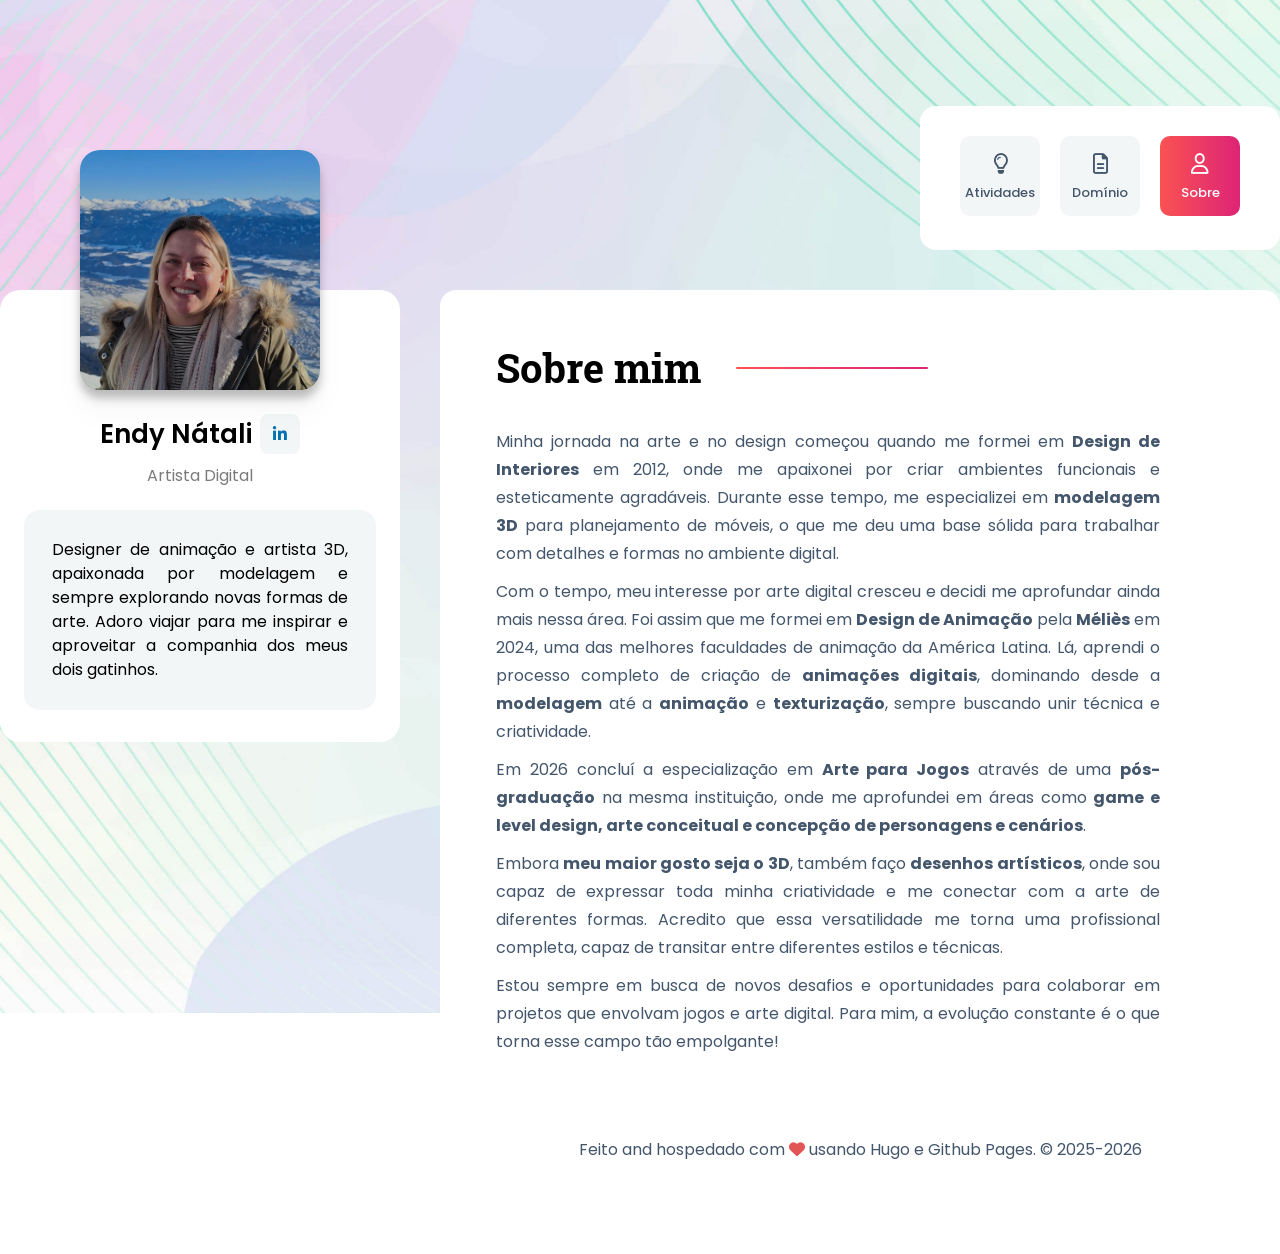
==== index.html @ 3acd71c9 "Generated at 08 March 2026" ====
<!DOCTYPE html>
<html lang="pt">

    <head>
	<meta name="generator" content="Hugo 0.157.0">
        <meta charset="UTF-8" />
        <meta http-equiv="X-UA-Compatible" content="IE=edge" />
        <meta name="viewport" content="width=device-width, initial-scale=1.0" />
        <link rel="shortcut icon" href="/images/logo/faveicon.jpg" type="image/x-icon">
        <link rel="stylesheet" href="/assets/fontaswesome/css/all.min.css">
<link rel="stylesheet" href="/assets/fontaswesome/css/fontawesome.min.css">
<link rel="preconnect" href="https://fonts.googleapis.com" />
<link rel="preconnect" href="https://fonts.gstatic.com" crossorigin />
<link
    href="https://fonts.googleapis.com/css2?family=Poppins:ital,wght@0,200;0,300;0,400;0,500;0,600;0,700;1,400;1,500;1,600&family=Roboto+Slab:wght@300;400;500;600;700&display=swap"
    rel="stylesheet" />
<link rel="stylesheet" href="/css/vendor/jquery.modal.min.css">
<link rel="stylesheet" href="/css/tailwind.css">
<link rel="stylesheet" href="/css/custom.css">
<link rel="stylesheet" href="/css/vendor/slick.css">
        <title>Endy</title>
        <meta name="description" content="Endy Nátali - Artista digital, designer de animação, apaixonada por modelagem 3D e sempre explorando novas formas de arte.">
        <meta name="keywords" content="Endy Nátali, digital artist, artista digital, modelagem 3D, animação 3D, animação 2D, game design, Lody">
        <meta name="author" content="Endy Nátali Bächtold Smolski Chapuis">
        <link rel="canonical" href="https://endy.com.br">
    </head>

    <body>
        <div class="bg-homeBg dark:bg-homeTwoBg-dark min-h-screen bg-no-repeat bg-center bg-cover bg-fixed md:pb-16 w-full">
            <div class="section-bg">
                <div class="w-full flex justify-between px-4">
                    <div class="flex items-center">
                        <button id="menu-toggle" type="button" class="menu-toggle-btn">
                            <i id="menu-toggle-open-icon" class="fa-solid fa-bars text-xl "></i>
                            <i id="menu-toggle-close-icon" class="fa-solid fa-xmark text-xl hidden  "></i>
                        </button>
                    </div>
                </div>
            </div>

            <nav id="navbar" class="hidden lg:hidden">
                <ul
                    class="block rounded-b-[20px] shadow-md absolute left-0 top-20 z-[22222222222222] w-full bg-white dark:bg-[#1d1d1d]">
                    <li>
                        <a class="mobile-menu-items" href="/atividades">
                            <span class="mr-2 text-xl">
                                <i class="fa-regular fa-lightbulb"></i>
                            </span>Atividades</a>
                    </li>
                    <li>
                        <a class="mobile-menu-items" href="/dominio">
                            <span class="mr-2 text-xl">
                                <i class="fa-regular fa-file-lines"></i>
                            </span>Domínio</a>
                    </li>
                    <li>
                        <a class="mobile-menu-items-active" href="/">
                            <span class="mr-2 text-xl">
                                <i class="fa-regular fa-user"></i>
                            </span>Sobre</a>
                    </li>
                    
                </ul>
            </nav>

            <div class="container grid grid-cols-12 md:gap-10 justify-between lg:mt-[220px]">
                <div class="col-span-12 lg:col-span-4 hidden lg:block h-screen sticky top-44">
                    <div class="w-full mb-6 lg:mb-0 mx-auto relative bg-white text-center dark:bg-[#111111] px-6 rounded-[20px] mt-[180px] md:mt-[220px] lg:mt-0">
    <img src="/images/about/avatar.jpg"
        class="w-[240px] absolute left-[50%] transform -translate-x-[50%] h-[240px] drop-shadow-xl mx-auto rounded-[20px] -mt-[140px]"
        alt="about" />
    <div class="pt-[100px] pb-8">
        <div class="mt-6 mb-1 flex items-center justify-center gap-2">
            <h2 class="text-[26px] font-semibold dark:text-white"> Endy Nátali </h2>
            <a class="ml-1" href="https://www.linkedin.com/in/endynatali/" target="_blank" rel="noopener noreferrer" aria-label="LinkedIn">
                <span class="socialbtn text-[#0072b1]">
                    <i class="fa-brands fa-linkedin-in"></i>
                </span>
            </a>
            
        </div>
        <h3 class="mb-4 text-[#7B7B7B] inline-block dark:bg-[#1D1D1D] px-5 py-1.5 rounded-lg dark:text-[#A6A6A6]"> Artista Digital </h3>
        <div class="p-7 rounded-2xl mt-7 bg-[#F3F6F6] dark:bg-[#1D1D1D]" style="text-align: justify; margin-top: 0px;">
            Designer de animação e artista 3D, apaixonada por modelagem e sempre explorando novas formas de arte. Adoro viajar para me inspirar e aproveitar a companhia dos meus dois gatinhos. 
        </div>

        
    </div>
</div>
                </div>
                <div class="col-span-12 lg:col-span-8">
                    <header
                        class="lg:w-[360px] h-[144px] hidden lg:block p-[30px] ml-auto mb-10 rounded-[16px] bg-white dark:bg-[#111111]" style="margin-top: -184px;">
                        <nav class="hidden lg:block">
                            <ul class="flex">
                                <li>
                                    <a class="menu-item" href="/atividades">
                                        <span class="text-xl mb-1">
                                            <i class="fa-regular fa-lightbulb"></i>
                                        </span> Atividades
                                    </a>
                                </li>
                                <li>
                                    <a class="menu-item" href="/dominio">
                                        <span class="text-xl mb-1">
                                            <i class="fa-regular fa-file-lines"></i>
                                        </span> Domínio
                                    </a>
                                </li>
                                <li>
                                    <a class="menu-active" href="/">
                                        <span class="text-xl mb-1">
                                            <i class="fa-regular fa-user"></i>
                                        </span> Sobre
                                    </a>
                                </li>
                                
                                
                            </ul>
                        </nav>
                    </header>

                    
    <div>
        <div class="lg:rounded-2xl bg-white dark:bg-[#111111]">
            <div class="pt-12 md:py-12 px-2 sm:px-5 md:px-10 lg:px-14">
                <h2 class="after-effect after:left-60">Sobre mim</h2>
                <div class="lg:hidden">
                    <div class="w-full mb-6 lg:mb-0 mx-auto relative bg-white text-center dark:bg-[#111111] px-6 rounded-[20px] mt-[180px] md:mt-[220px] lg:mt-0">
    <img src="/images/about/avatar.jpg"
        class="w-[240px] absolute left-[50%] transform -translate-x-[50%] h-[240px] drop-shadow-xl mx-auto rounded-[20px] -mt-[140px]"
        alt="about" />
    <div class="pt-[100px] pb-8">
        <div class="mt-6 mb-1 flex items-center justify-center gap-2">
            <h2 class="text-[26px] font-semibold dark:text-white"> Endy Nátali </h2>
            <a class="ml-1" href="https://www.linkedin.com/in/endynatali/" target="_blank" rel="noopener noreferrer" aria-label="LinkedIn">
                <span class="socialbtn text-[#0072b1]">
                    <i class="fa-brands fa-linkedin-in"></i>
                </span>
            </a>
            
        </div>
        <h3 class="mb-4 text-[#7B7B7B] inline-block dark:bg-[#1D1D1D] px-5 py-1.5 rounded-lg dark:text-[#A6A6A6]"> Artista Digital </h3>
        <div class="p-7 rounded-2xl mt-7 bg-[#F3F6F6] dark:bg-[#1D1D1D]" style="text-align: justify; margin-top: 0px;">
            Designer de animação e artista 3D, apaixonada por modelagem e sempre explorando novas formas de arte. Adoro viajar para me inspirar e aproveitar a companhia dos meus dois gatinhos. 
        </div>

        
    </div>
</div>
                </div>

                <div class="lg:grid grid-cols-12 md:gap-10 pt-4 md:pt-[30px] items-center hidden">
                    <div class="col-span-12 space-y-2.5">
                        <div class="lg:mr-16" style="text-align: justify;">
                            <p class="text-[#44566c] dark:text-color-910 leading-7">  
                                Minha jornada na arte e no design começou quando me formei em <strong>Design de Interiores</strong> em 2012, onde me apaixonei por criar ambientes funcionais e esteticamente agradáveis. Durante esse tempo, me especializei em <strong>modelagem 3D</strong> para planejamento de móveis, o que me deu uma base sólida para trabalhar com detalhes e formas no ambiente digital.  
                            </p>  
                            
                            <p class="text-[#44566c] leading-7 mt-2.5 dark:text-color-910">  
                                Com o tempo, meu interesse por arte digital cresceu e decidi me aprofundar ainda mais nessa área. 
                                Foi assim que me formei em <strong>Design de Animação</strong> pela <strong>Méliès</strong> em 2024, uma das melhores faculdades de animação da América Latina. Lá, aprendi o processo completo de criação de 
                                <strong>animações digitais</strong>, dominando desde a <strong>modelagem</strong> até a <strong>animação</strong> e <strong>texturização</strong>, sempre buscando unir técnica e criatividade.  
                            </p>  
                            
                            <p class="text-[#44566c] leading-7 mt-2.5 dark:text-color-910">  
                                Em 2026 concluí a especialização em <strong>Arte para Jogos</strong> através de uma <strong>pós-graduação</strong> na mesma instituição, onde me aprofundei em áreas como <strong>game e level design, arte conceitual e concepção de personagens e cenários</strong>.  
                            </p>  
                            
                            <p class="text-[#44566c] leading-7 mt-2.5 dark:text-color-910">  
                                Embora <strong>meu maior gosto seja o 3D</strong>, também faço <strong>desenhos artísticos</strong>, onde sou capaz de expressar toda minha criatividade e me conectar com a arte de diferentes formas. Acredito que essa versatilidade me torna uma profissional completa, capaz de transitar entre diferentes estilos e técnicas.  
                            </p>  
                            
                            <p class="text-[#44566c] leading-7 mt-2.5 dark:text-color-910">  
                                Estou sempre em busca de novos desafios e oportunidades para colaborar em projetos que envolvam jogos e arte digital. 
                                Para mim, a evolução constante é o que torna esse campo tão empolgante!  
                            </p>  
                        </div>
                        <div></div>
                    </div>
                </div>

            </div>

            <footer class="overflow-hidden rounded-b-2xl" style="background: transparent">
    <p class="text-center py-6 text-gray-lite dark:text-color-910"> 
        Feito and hospedado com <i class="fa fa-heart" style="color: #e25555;;"></i> usando
                    <a href="https://gohugo.io/" target="_BLANK" class="black">Hugo</a> e <a href="https://pages.github.com/" target="_BLANK" class="black">Github Pages</a>. &copy; 2025-2026</p>
    </p>
</footer>
        </div>
    </div>

                </div>
            </div>
        </div>

        <script src="/js/vendor/jquery.min.js"></script>
<script src="/js/vendor/isotope.pkgd.min.js"></script>
<script src="/js/vendor/jquery.modal.min.js"></script>   
<script src="/js/vendor/slick.js"></script>
<script src="/js/main.js"></script>
    </body>

</html>
---- css/custom.css ----
@import url("https://fonts.googleapis.com/css2?family=Poppins:wght@300;400;500;600;700;800;900&family=Roboto+Slab:wght@300;400;500;600;700;800;900&display=swap");

html {
	font-family: "Poppins", sans-serif;
}

/* modal */
.modal {
	max-width: 800px !important;
}

/* width */
.scrollbarLight::-webkit-scrollbar,
.scrollbarDark::-webkit-scrollbar {
	width: 10px;
	height: 10px;
}

/* Track */
.scrollbarLight::-webkit-scrollbar-track {
	border-radius: 100vh;
	background: #e9e3e3;
}

/* Handle */
.scrollbarLight::-webkit-scrollbar-thumb {
	background: #797979;
	border-radius: 100vh;
	border: 5px solid #9c9fa1;
}

/* Handle on hover */
.scrollbarLight::-webkit-scrollbar-thumb:hover {
	background: #cfd0d3;
}

/* Hide scrollbar for Chrome, Safari and Opera */
.no-scrollbar::-webkit-scrollbar {
	display: none;
}

/* Hide scrollbar for IE, Edge and Firefox */
.no-scrollbar {
	-ms-overflow-style: none;
	/* IE and Edge */
	scrollbar-width: none;
	/* Firefox */
}

/* Track */
.scrollbarDark::-webkit-scrollbar-track {
	border-radius: 100vh;
	background: #000000;
}

/* Handle */
.scrollbarDark::-webkit-scrollbar-thumb {
	background: #000000;
	border-radius: 100vh;
	border: 5px solid #4f4f4f;
}

/* Handle on hover */
.scrollbarLight::-webkit-scrollbar-thumb:hover {
	background: #111111;
}

.linked {
	color: white !important;
}
/* input remove auto fill background */
input:-webkit-autofill,
input:-webkit-autofill:hover,
input:-webkit-autofill:focus {
	-webkit-text-fill-color: gray;
	/* -webkit-box-shadow: 0 0 0px 1000px transparent inset; */
	transition: background-color 5000s ease-in-out 0s;
	background: none !important;
}
/* active color */
.is-active {
	color: #fa5252 !important;
}
/* slider img */
.slick-slide {
	padding: 30px;
}
.fillter-btn.is-checked {
	color: #fa5252;
}
.mymix {
	min-height: 50vh;
	margin-left: -10px;
	margin-right: -10px;
}
.three-col .isotop-item,
.three-col .grid-sizer {
	width: 33.33%;
	padding: 0 10px;
}
.two-col .isotop-item,
.two-col .grid-sizer {
	width: 50%;
	padding: 0 10px;
}
@media (max-width: 1199px) {
	.three-col .isotop-item,
	.three-col .grid-sizer {
		width: 50%;
	}
}
@media (max-width: 576px) {
	.three-col .isotop-item,
	.three-col .grid-sizer,
	.two-col .isotop-item,
	.two-col .grid-size {
		width: 100%;
	}
}
.three-col .isotop-item > div,
.two-col .isotop-item > div {
	margin-bottom: 20px;
}
.brand-img {
	max-width: 100% !important;
	width: auto !important;
	height: auto !important;
	overflow: hidden;
	text-align: center;
}
/* owl-carousel */
.owl-carousel .owl-stage {
	display: flex;
	align-items: center;
}

.owl-carousel .owl-stage .owl-item {
	padding: 20px 30px;
}

.fix {
	display: none;
}

.close {
	position: absolute;
	top: -12.5px;
	right: -12.5px;
	display: block;
	width: 30px;
	height: 30px;
	text-indent: -9999px;
	background-size: contain;
	background-repeat: no-repeat;
	background-position: center center;
	width: 50px !important;
	height: 50px !important;
	top: -20px !important;
	right: -20px !important;
	border-radius: 50%;
}

.close-light {
	background-image: url(../images/icons/closelight.jpg);
}

.close-dark {
	background-image: url(../images/icons/closeDark.png);
}

.modal a.close-modal {
	display: none;
}

/* preloader */

#preloader {
	position: fixed;
	left: 0;
	top: 0;
	height: 100vh;
	width: 100%;
	z-index: 999999999999999999;
	display: flex;
}

#preloader:before,
#preloader:after {
	content: "";
	position: absolute;
	left: 0;
	top: 0;
	width: 50%;
	height: 100%;
	z-index: -1;
	background-color: #000;
	-webkit-transition: all 0.3s ease 0s;
	-o-transition: all 0.3s ease 0s;
	transition: all 0.3s ease 0s;
}

#preloader:after {
	left: auto;
	right: 0;
}

#preloader .loader_line {
	margin: auto;
	width: 1px;
	height: 250px;
	position: relative;
	overflow: hidden;
	-webkit-transition: all 0.8s ease 0s;
	-o-transition: all 0.8s ease 0s;
	transition: all 0.8s ease 0s;
}

.loader_line:before {
	content: "";
	position: absolute;
	left: 0;
	top: 50%;
	width: 1px;
	height: 0%;
	-webkit-transform: translateY(-50%);
	-ms-transform: translateY(-50%);
	-o-transform: translateY(-50%);
	transform: translateY(-50%);
	background-color: #fff;
	-webkit-animation: lineheight 1000ms ease-in-out 0s forwards;
	-o-animation: lineheight 1000ms ease-in-out 0s forwards;
	animation: lineheight 1000ms ease-in-out 0s forwards;
}

.loader_line:after {
	content: "";
	position: absolute;
	left: 0;
	top: 0;
	width: 1px;
	height: 100%;
	background-color: #999999;
	-webkit-transform: translateY(-100%);
	-ms-transform: translateY(-100%);
	-o-transform: translateY(-100%);
	transform: translateY(-100%);
	-webkit-animation: lineround 1200ms linear 0s infinite;
	-o-animation: lineround 1200ms linear 0s infinite;
	animation: lineround 1200ms linear 0s infinite;
	animation-delay: 2000ms;
}

@keyframes lineheight {
	0% {
		height: 0%;
	}

	100% {
		height: 100%;
	}
}

@keyframes lineround {
	0% {
		-webkit-transform: translateY(-100%);
		-ms-transform: translateY(-100%);
		-o-transform: translateY(-100%);
		transform: translateY(-100%);
	}

	100% {
		-webkit-transform: translateY(200%);
		-ms-transform: translateY(200%);
		-o-transform: translateY(200%);
		transform: translateY(200%);
	}
}
.portfolio_list {
	min-height: 50vh;
}
/*hiding all*/
.preloaded .loader_line:after {
	opacity: 0;
}

.preloaded .loader_line {
	opacity: 0;
	height: 100% !important;
}

.preloaded:before,
.preloaded:after {
	-webkit-animation: preloadedzero 300ms ease-in-out 500ms forwards;
	-o-animation: preloadedzero 300ms ease-in-out 500ms forwards;
	animation: preloadedzero 300ms ease-in-out 500ms forwards;
}

@keyframes preloadedzero {
	0% {
		width: 50%;
	}

	100% {
		width: 0%;
	}
}
/* media queries */
@media only screen and (max-width: 992px) {
	.close {
		top: -45px !important;
		right: 5px !important;
		width: 40px !important;
		height: 40px !important;
	}
}

.jquery-modal.blocker {
	z-index: 9999999999;
}
.close {
	filter: invert(0.9);
	transition: 0.3s;
}
.close:hover {
	filter: invert(1);
}
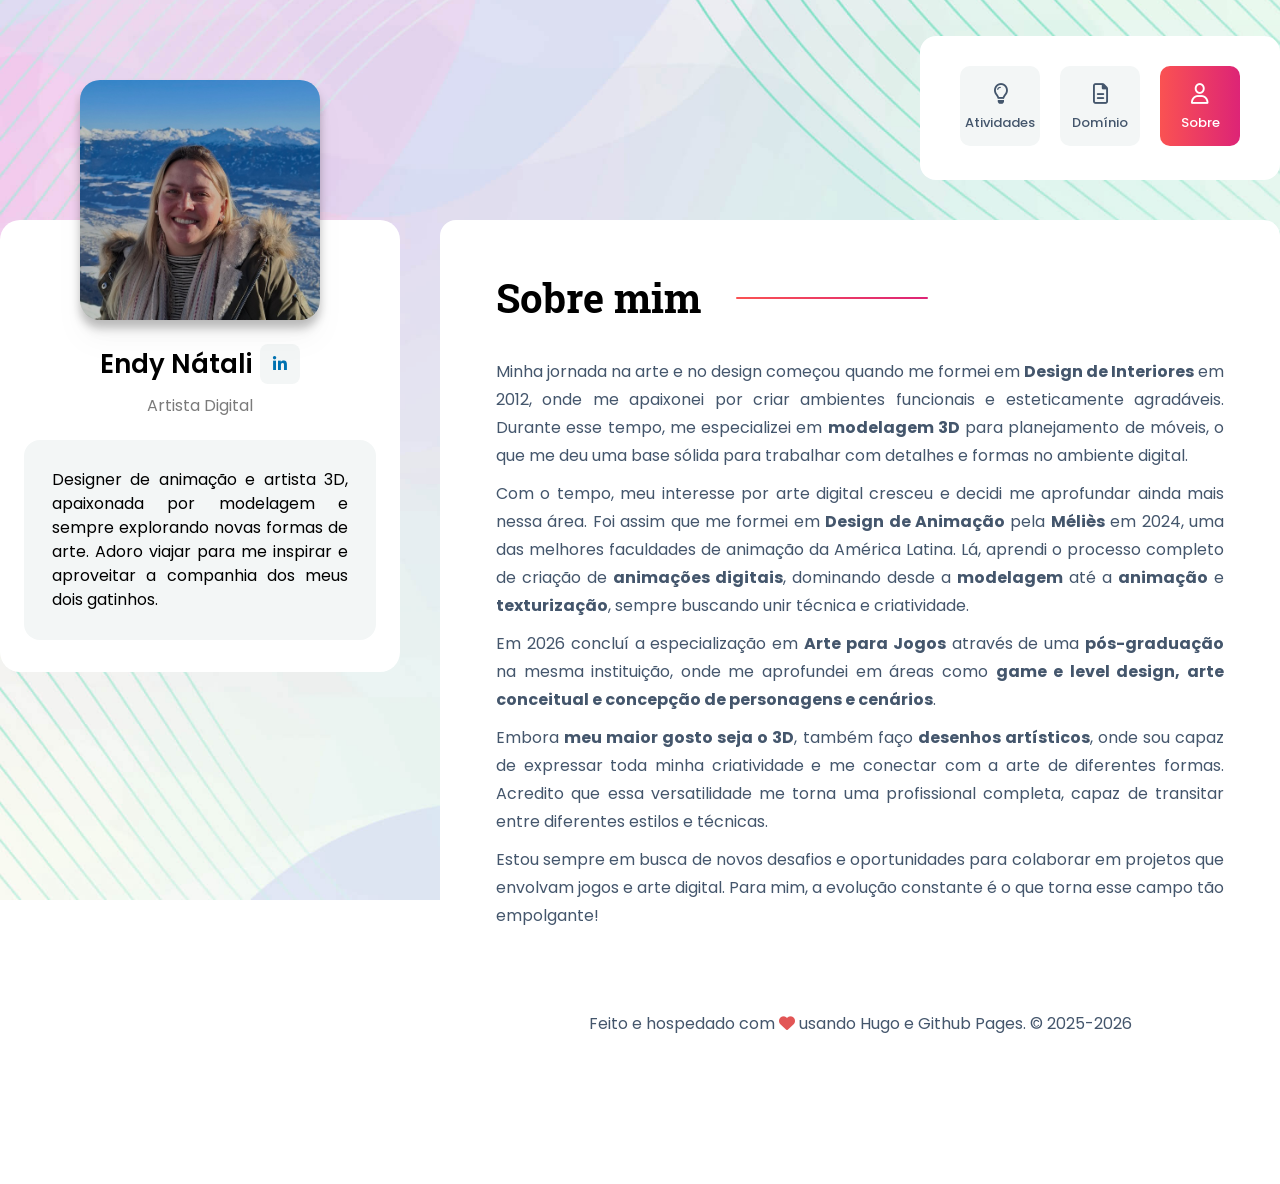
==== commit c1f3e27f: "Generated at 09 March 2026" ====
--- a/index.html
+++ b/index.html
@@ -23,47 +23,82 @@
         <meta name="keywords" content="Endy Nátali, digital artist, artista digital, modelagem 3D, animação 3D, animação 2D, game design, Lody">
         <meta name="author" content="Endy Nátali Bächtold Smolski Chapuis">
         <link rel="canonical" href="https://endy.com.br">
+        <style>
+            html, body {
+                margin: 0;
+                padding: 0;
+            }
+            .site-fixed-bg {
+                position: fixed;
+                inset: 0;
+                z-index: 0;
+            }
+            .page-shell {
+                position: relative;
+                z-index: 1;
+                display: flow-root;
+                min-height: 100dvh;
+            }
+            .mobile-content-offset {
+                padding-bottom: 74px;
+            }
+            .page-surface {
+                background-color: transparent;
+            }
+            .dark .page-surface {
+                background-color: transparent;
+            }
+            .mobile-page-surface {
+                background-color: rgba(255, 255, 255, 0.92);
+                border-radius: 1rem;
+                margin: 0.75rem;
+            }
+            .dark .mobile-page-surface {
+                background-color: rgba(17, 17, 17, 0.92);
+            }
+            .mobile-bottom-nav {
+                position: fixed;
+                left: 0;
+                right: 0;
+                bottom: 0;
+                z-index: 9999;
+            }
+            .mobile-bottom-nav-list {
+                display: flex;
+                align-items: stretch;
+                justify-content: space-between;
+            }
+            .mobile-bottom-nav-list li {
+                flex: 1 1 25%;
+            }
+            @media (min-width: 1024px) {
+                .page-shell {
+                    min-height: 100vh;
+                }
+                .mobile-content-offset {
+                    padding-bottom: 0;
+                }
+                .mobile-bottom-nav {
+                    display: none;
+                }
+                .page-surface {
+                    background-color: #ffffff;
+                    border-radius: 1rem;
+                }
+                .dark .page-surface {
+                    background-color: #111111;
+                }
+                .mobile-page-surface {
+                    margin: 0;
+                }
+            }
+        </style>
     </head>
 
     <body>
-        <div class="bg-homeBg dark:bg-homeTwoBg-dark min-h-screen bg-no-repeat bg-center bg-cover bg-fixed md:pb-16 w-full">
-            <div class="section-bg">
-                <div class="w-full flex justify-between px-4">
-                    <div class="flex items-center">
-                        <button id="menu-toggle" type="button" class="menu-toggle-btn">
-                            <i id="menu-toggle-open-icon" class="fa-solid fa-bars text-xl "></i>
-                            <i id="menu-toggle-close-icon" class="fa-solid fa-xmark text-xl hidden  "></i>
-                        </button>
-                    </div>
-                </div>
-            </div>
-
-            <nav id="navbar" class="hidden lg:hidden">
-                <ul
-                    class="block rounded-b-[20px] shadow-md absolute left-0 top-20 z-[22222222222222] w-full bg-white dark:bg-[#1d1d1d]">
-                    <li>
-                        <a class="mobile-menu-items" href="/atividades">
-                            <span class="mr-2 text-xl">
-                                <i class="fa-regular fa-lightbulb"></i>
-                            </span>Atividades</a>
-                    </li>
-                    <li>
-                        <a class="mobile-menu-items" href="/dominio">
-                            <span class="mr-2 text-xl">
-                                <i class="fa-regular fa-file-lines"></i>
-                            </span>Domínio</a>
-                    </li>
-                    <li>
-                        <a class="mobile-menu-items-active" href="/">
-                            <span class="mr-2 text-xl">
-                                <i class="fa-regular fa-user"></i>
-                            </span>Sobre</a>
-                    </li>
-                    
-                </ul>
-            </nav>
-
-            <div class="container grid grid-cols-12 md:gap-10 justify-between lg:mt-[220px]">
+        <div class="site-fixed-bg bg-homeBg dark:bg-homeTwoBg-dark bg-no-repeat bg-center bg-cover"></div>
+        <div class="page-shell min-h-screen md:pb-16 w-full">
+            <div class="container grid grid-cols-12 md:gap-10 justify-between lg:mt-[220px] mobile-content-offset">
                 <div class="col-span-12 lg:col-span-4 hidden lg:block h-screen sticky top-44">
                     <div class="w-full mb-6 lg:mb-0 mx-auto relative bg-white text-center dark:bg-[#111111] px-6 rounded-[20px] mt-[180px] md:mt-[220px] lg:mt-0">
     <img src="/images/about/avatar.jpg"
@@ -122,9 +157,9 @@
 
                     
     <div>
-        <div class="lg:rounded-2xl bg-white dark:bg-[#111111]">
+        <div class="page-surface">
             <div class="pt-12 md:py-12 px-2 sm:px-5 md:px-10 lg:px-14">
-                <h2 class="after-effect after:left-60">Sobre mim</h2>
+                <h2 class="after-effect after:left-60 hidden lg:block">Sobre mim</h2>
                 <div class="lg:hidden">
                     <div class="w-full mb-6 lg:mb-0 mx-auto relative bg-white text-center dark:bg-[#111111] px-6 rounded-[20px] mt-[180px] md:mt-[220px] lg:mt-0">
     <img src="/images/about/avatar.jpg"
@@ -152,7 +187,7 @@
 
                 <div class="lg:grid grid-cols-12 md:gap-10 pt-4 md:pt-[30px] items-center hidden">
                     <div class="col-span-12 space-y-2.5">
-                        <div class="lg:mr-16" style="text-align: justify;">
+                        <div style="text-align: justify;">
                             <p class="text-[#44566c] dark:text-color-910 leading-7">  
                                 Minha jornada na arte e no design começou quando me formei em <strong>Design de Interiores</strong> em 2012, onde me apaixonei por criar ambientes funcionais e esteticamente agradáveis. Durante esse tempo, me especializei em <strong>modelagem 3D</strong> para planejamento de móveis, o que me deu uma base sólida para trabalhar com detalhes e formas no ambiente digital.  
                             </p>  
@@ -182,17 +217,46 @@
 
             </div>
 
-            <footer class="overflow-hidden rounded-b-2xl" style="background: transparent">
+        </div>
+        <footer class="overflow-hidden rounded-b-2xl" style="background: transparent">
     <p class="text-center py-6 text-gray-lite dark:text-color-910"> 
-        Feito and hospedado com <i class="fa fa-heart" style="color: #e25555;;"></i> usando
+        Feito e hospedado com <i class="fa fa-heart" style="color: #e25555;;"></i> usando
                     <a href="https://gohugo.io/" target="_BLANK" class="black">Hugo</a> e <a href="https://pages.github.com/" target="_BLANK" class="black">Github Pages</a>. &copy; 2025-2026</p>
     </p>
 </footer>
-        </div>
     </div>
 
                 </div>
             </div>
+
+            <nav class="mobile-bottom-nav bg-white dark:bg-[#111111] border-t border-[#e6e6e6] dark:border-[#212425]">
+                <ul class="mobile-bottom-nav-list">
+                    <li>
+                        <a class="flex flex-col items-center justify-center py-2 text-xs text-[#F95054]" href="/">
+                            <i class="fa-solid fa-house text-base mb-1"></i>
+                            Home
+                        </a>
+                    </li>
+                    <li>
+                        <a class="flex flex-col items-center justify-center py-2 text-xs text-[#44566c] dark:text-[#A6A6A6]" href="/atividades">
+                            <i class="fa-solid fa-lightbulb text-base mb-1"></i>
+                            Atividades
+                        </a>
+                    </li>
+                    <li>
+                        <a class="flex flex-col items-center justify-center py-2 text-xs text-[#44566c] dark:text-[#A6A6A6]" href="/dominio">
+                            <i class="fa-solid fa-file-lines text-base mb-1"></i>
+                            Domínio
+                        </a>
+                    </li>
+                    <li>
+                        <a class="flex flex-col items-center justify-center py-2 text-xs text-[#44566c] dark:text-[#A6A6A6]" href="/sobre">
+                            <i class="fa-solid fa-user text-base mb-1"></i>
+                            Sobre
+                        </a>
+                    </li>
+                </ul>
+            </nav>
         </div>
 
         <script src="/js/vendor/jquery.min.js"></script>
